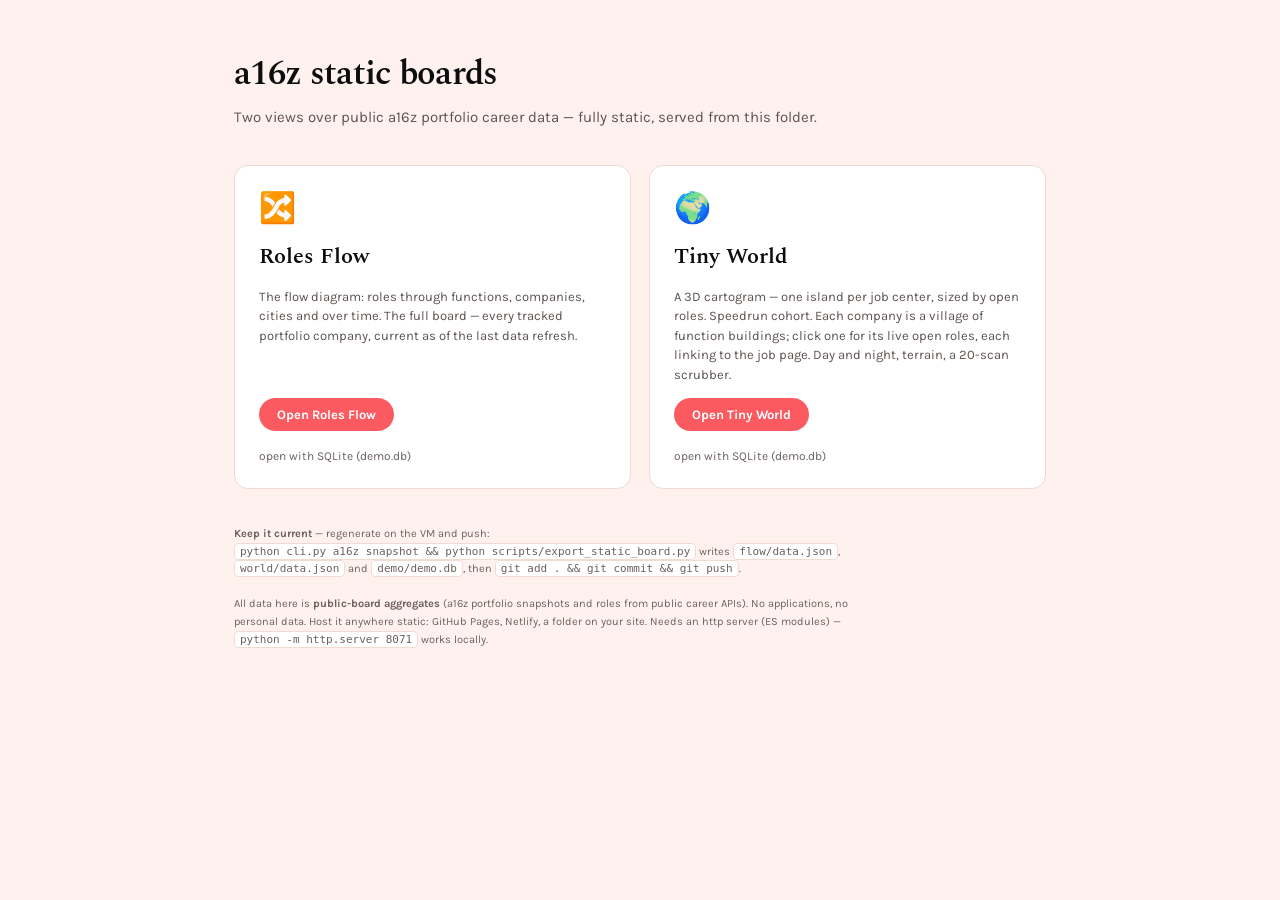
==== index.html @ 68ff8b1f "Boards static build: flow pair-mode dropdowns + world boat bob Co-Authored-By: Claude <noreply@anthr" ====
<!DOCTYPE html>
<!--
  a16z static boards — launcher.
  Two boards, fully static, data loads from this folder:
    · Roles Flow  — the sankey / flow diagram over a16z portfolio roles
    · Tiny World  — 3D cartogram: one island per job center
  Each loads JSON by default; add ?data=sqlite for the demo.db (sql.js) path.
-->
<html lang="en">
<head>
<meta charset="utf-8">
<meta name="viewport" content="width=device-width, initial-scale=1">
<title>a16z static boards</title>
<link href="https://fonts.googleapis.com/css2?family=Spectral:ital,wght@0,300;0,400;0,600;1,400&family=Karla:wght@400;500;600;700&display=swap" rel="stylesheet">
<style>
  :root {
    --paper:#fff2ee; --panel:#fff; --rule:#f2d9d2; --ink:#0d0d0d; --muted:#5c5350; --faint:#6b615d;
    --accent:#fb5b60; --chip-bg:#ffe0e8; --chip-bd:#ffa6bf;
  }
  * { box-sizing:border-box; }
  html, body { margin:0; min-height:100%; background:var(--paper); color:var(--ink); font-family:Karla, sans-serif; }
  a { color:var(--accent); text-decoration:none; }
  a:hover { color:var(--ink); }
  .wrap { max-width:860px; margin:0 auto; padding:48px 24px 64px; }
  .title { font-family:Spectral, serif; font-size:34px; font-weight:600; letter-spacing:-0.02em; }
  .sub { font-size:15px; color:var(--muted); line-height:1.5; margin-top:6px; }
  .cards { display:grid; grid-template-columns:1fr 1fr; gap:18px; margin-top:36px; }
  @media (max-width:700px) { .cards { grid-template-columns:1fr; } }
  .card { display:flex; flex-direction:column; gap:14px; background:var(--panel); border:1px solid var(--rule); border-radius:14px; padding:24px; }
  .card:hover { border-color:var(--chip-bd); }
  .card .icon { font-size:30px; }
  .card .name { font-family:Spectral, serif; font-size:22px; font-weight:600; }
  .card .desc { font-size:13px; color:var(--muted); line-height:1.5; flex:1; }
  .card .open { display:inline-block; font-size:13px; font-weight:700; background:var(--accent); color:#fff; border-radius:999px; padding:9px 18px; }
  .card .alt { display:inline-block; font-size:12px; color:var(--faint); margin-top:4px; }
  .card .alt:hover { color:var(--ink); }
  .note { font-size:11px; color:var(--faint); line-height:1.6; margin-top:36px; max-width:640px; }
  code { font-family:ui-monospace, Menlo, Consolas, monospace; font-size:11px; background:#fff; border:1px solid var(--rule); border-radius:4px; padding:1px 5px; }
</style>
</head>
<body>
<div class="wrap">
  <div class="title">a16z static boards</div>
  <div class="sub">Two views over public a16z portfolio career data — fully static, served from this folder.</div>

  <div class="cards">
    <div class="card">
      <div class="icon">🔀</div>
      <div class="name">Roles Flow</div>
      <div class="desc">The flow diagram: roles through functions, companies, cities and over time. The full board — every tracked portfolio company, current as of the last data refresh.</div>
      <div><a class="open" href="flow/">Open Roles Flow</a></div>
      <div><a class="alt" href="flow/?data=sqlite">open with SQLite (demo.db)</a></div>
    </div>
    <div class="card">
      <div class="icon">🌍</div>
      <div class="name">Tiny World</div>
      <div class="desc">A 3D cartogram — one island per job center, sized by open roles. Speedrun cohort. Each company is a village of function buildings; click one for its live open roles, each linking to the job page. Day and night, terrain, a 20-scan scrubber.</div>
      <div><a class="open" href="world/">Open Tiny World</a></div>
      <div><a class="alt" href="world/?data=sqlite">open with SQLite (demo.db)</a></div>
    </div>
  </div>

  <div class="note">
    <b>Keep it current</b> — regenerate on the VM and push:<br>
    <code>python cli.py a16z snapshot && python scripts/export_static_board.py</code> writes <code>flow/data.json</code>, <code>world/data.json</code> and <code>demo/demo.db</code>, then <code>git add . && git commit && git push</code>.<br><br>
    All data here is <b>public-board aggregates</b> (a16z portfolio snapshots and roles from public career APIs). No applications, no personal data. Host it anywhere static: GitHub Pages, Netlify, a folder on your site. Needs an http server (ES modules) — <code>python -m http.server 8071</code> works locally.
  </div>
</div>
</body>
</html>
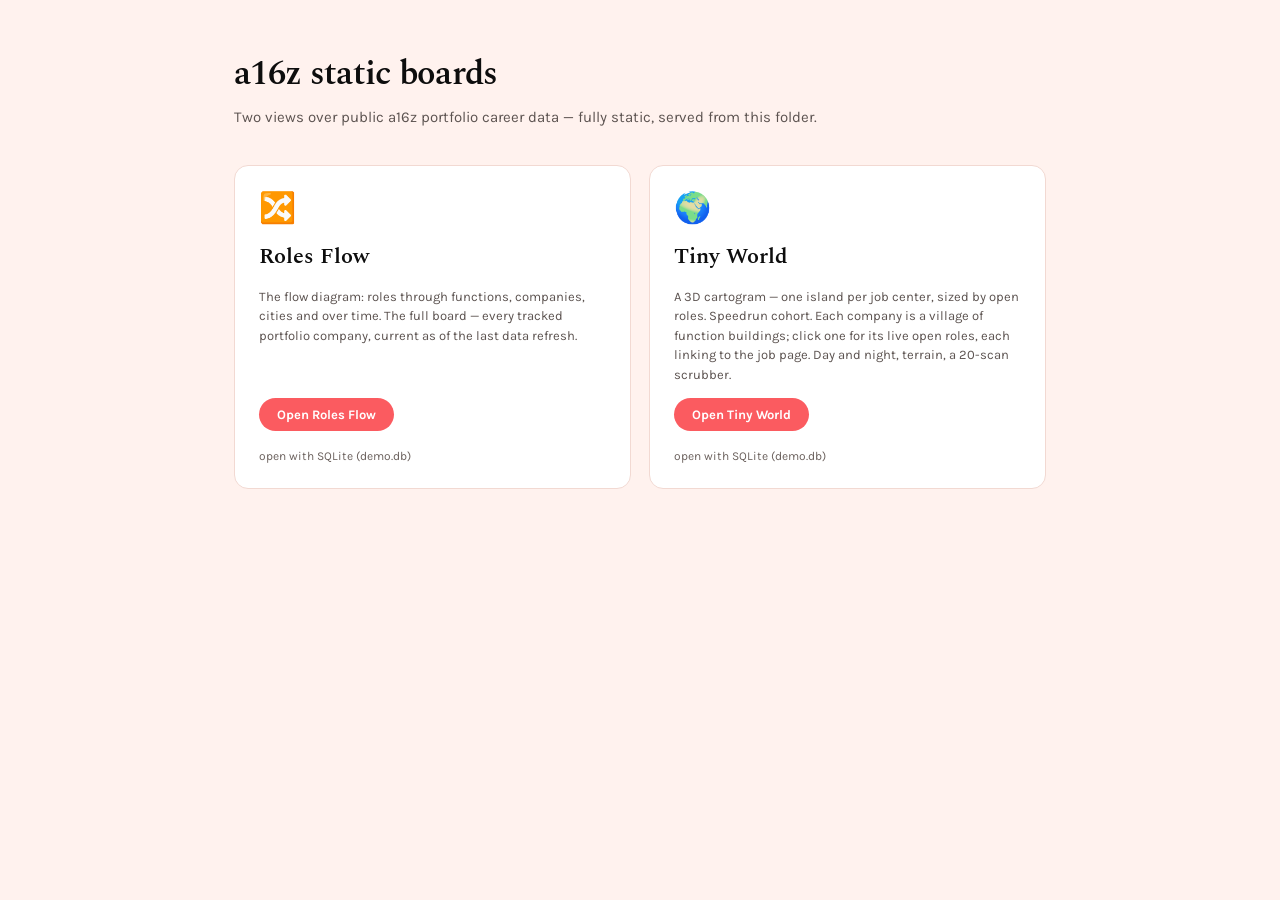
==== commit 9ba20c3b: "boards: drop internal tooling note from launcher, pop default theme on flow Co-Authored-By: Claude <" ====
--- a/index.html
+++ b/index.html
@@ -34,7 +34,6 @@
   .card .open { display:inline-block; font-size:13px; font-weight:700; background:var(--accent); color:#fff; border-radius:999px; padding:9px 18px; }
   .card .alt { display:inline-block; font-size:12px; color:var(--faint); margin-top:4px; }
   .card .alt:hover { color:var(--ink); }
-  .note { font-size:11px; color:var(--faint); line-height:1.6; margin-top:36px; max-width:640px; }
   code { font-family:ui-monospace, Menlo, Consolas, monospace; font-size:11px; background:#fff; border:1px solid var(--rule); border-radius:4px; padding:1px 5px; }
 </style>
 </head>
@@ -60,11 +59,6 @@
     </div>
   </div>
 
-  <div class="note">
-    <b>Keep it current</b> — regenerate on the VM and push:<br>
-    <code>python cli.py a16z snapshot && python scripts/export_static_board.py</code> writes <code>flow/data.json</code>, <code>world/data.json</code> and <code>demo/demo.db</code>, then <code>git add . && git commit && git push</code>.<br><br>
-    All data here is <b>public-board aggregates</b> (a16z portfolio snapshots and roles from public career APIs). No applications, no personal data. Host it anywhere static: GitHub Pages, Netlify, a folder on your site. Needs an http server (ES modules) — <code>python -m http.server 8071</code> works locally.
-  </div>
 </div>
 </body>
 </html>
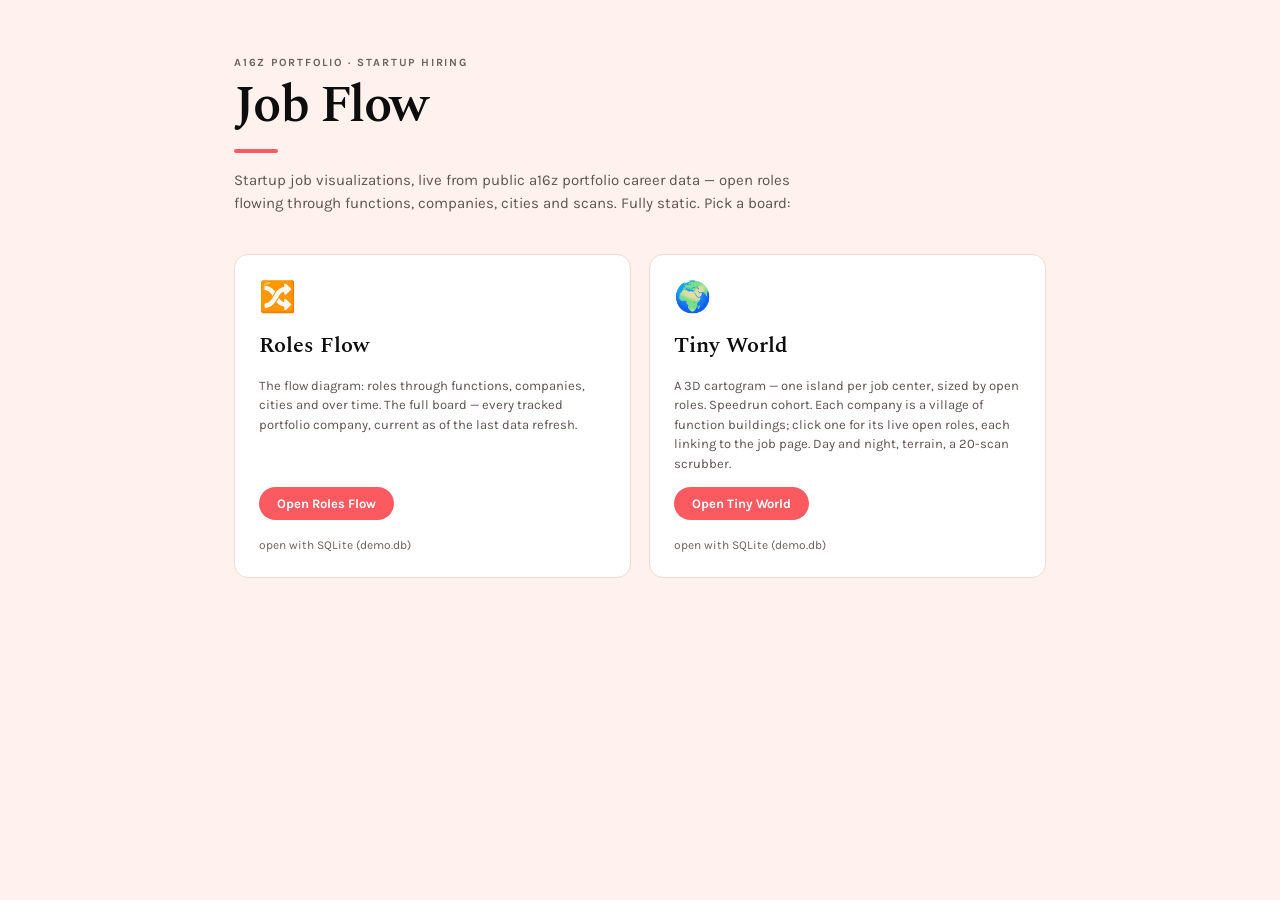
==== commit 63255c6a: "launcher: rename to Job Flow with startup-hiring eyebrow, larger display hero + accent rule Co-Autho" ====
--- a/index.html
+++ b/index.html
@@ -1,6 +1,6 @@
 <!DOCTYPE html>
 <!--
-  a16z static boards — launcher.
+  Job Flow — a16z startup job visualizations (launcher).
   Two boards, fully static, data loads from this folder:
     · Roles Flow  — the sankey / flow diagram over a16z portfolio roles
     · Tiny World  — 3D cartogram: one island per job center
@@ -10,7 +10,7 @@
 <head>
 <meta charset="utf-8">
 <meta name="viewport" content="width=device-width, initial-scale=1">
-<title>a16z static boards</title>
+<title>Job Flow — startup job visualizations</title>
 <link href="https://fonts.googleapis.com/css2?family=Spectral:ital,wght@0,300;0,400;0,600;1,400&family=Karla:wght@400;500;600;700&display=swap" rel="stylesheet">
 <style>
   :root {
@@ -21,10 +21,12 @@
   html, body { margin:0; min-height:100%; background:var(--paper); color:var(--ink); font-family:Karla, sans-serif; }
   a { color:var(--accent); text-decoration:none; }
   a:hover { color:var(--ink); }
-  .wrap { max-width:860px; margin:0 auto; padding:48px 24px 64px; }
-  .title { font-family:Spectral, serif; font-size:34px; font-weight:600; letter-spacing:-0.02em; }
-  .sub { font-size:15px; color:var(--muted); line-height:1.5; margin-top:6px; }
-  .cards { display:grid; grid-template-columns:1fr 1fr; gap:18px; margin-top:36px; }
+  .wrap { max-width:860px; margin:0 auto; padding:56px 24px 64px; }
+  .eyebrow { font-size:11px; font-weight:700; letter-spacing:0.16em; text-transform:uppercase; color:var(--faint); }
+  .title { font-family:Spectral, serif; font-size:52px; font-weight:600; letter-spacing:-0.03em; line-height:1.04; margin:10px 0 0; }
+  .title::after { content:''; display:block; width:44px; height:4px; border-radius:999px; background:var(--accent); margin-top:16px; }
+  .sub { font-size:15px; color:var(--muted); line-height:1.55; margin-top:16px; max-width:560px; }
+  .cards { display:grid; grid-template-columns:1fr 1fr; gap:18px; margin-top:38px; }
   @media (max-width:700px) { .cards { grid-template-columns:1fr; } }
   .card { display:flex; flex-direction:column; gap:14px; background:var(--panel); border:1px solid var(--rule); border-radius:14px; padding:24px; }
   .card:hover { border-color:var(--chip-bd); }
@@ -39,8 +41,9 @@
 </head>
 <body>
 <div class="wrap">
-  <div class="title">a16z static boards</div>
-  <div class="sub">Two views over public a16z portfolio career data — fully static, served from this folder.</div>
+  <div class="eyebrow">A16z portfolio · Startup hiring</div>
+  <h1 class="title">Job Flow</h1>
+  <div class="sub">Startup job visualizations, live from public a16z portfolio career data — open roles flowing through functions, companies, cities and scans. Fully static. Pick a board:</div>
 
   <div class="cards">
     <div class="card">
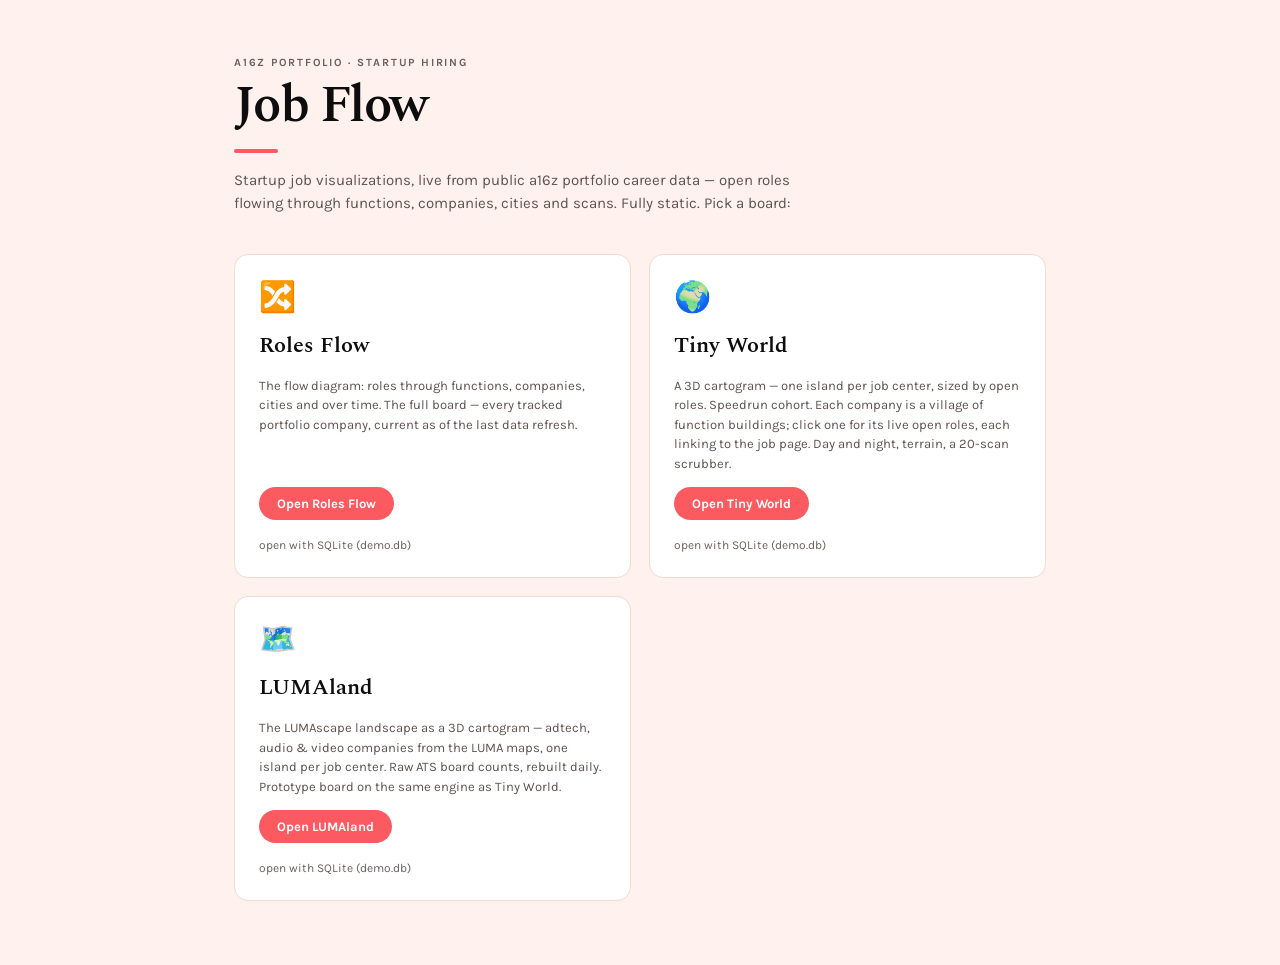
==== commit eaa3d296: "refresh 2026-09-09" ====
--- a/index.html
+++ b/index.html
@@ -11,6 +11,18 @@
 <meta charset="utf-8">
 <meta name="viewport" content="width=device-width, initial-scale=1">
 <title>Job Flow — startup job visualizations</title>
+<meta property="og:site_name" content="Job Flow" />
+<meta property="og:title" content="Job Flow — a16z startup job visualizations" />
+<meta property="og:description" content="Two live boards over a16z portfolio hiring: Roles Flow (roles between functions and cities) and Tiny World (3D cartogram of job centers). Built from public speedrun-talent-network.com data." />
+<meta property="og:type" content="website" />
+<meta property="og:url" content="https://bdcc.github.io/dashes/" />
+<meta property="og:image" content="https://bdcc.github.io/dashes/og-root.png" />
+<meta property="og:image:width" content="1200" />
+<meta property="og:image:height" content="630" />
+<meta name="twitter:card" content="summary_large_image" />
+<meta name="twitter:title" content="Job Flow — a16z startup job visualizations" />
+<meta name="twitter:description" content="Two live boards over a16z portfolio hiring: Roles Flow and Tiny World. Built from public speedrun-talent-network.com data." />
+<meta name="twitter:image" content="https://bdcc.github.io/dashes/og-root.png" />
 <link href="https://fonts.googleapis.com/css2?family=Spectral:ital,wght@0,300;0,400;0,600;1,400&family=Karla:wght@400;500;600;700&display=swap" rel="stylesheet">
 <style>
   :root {
@@ -60,6 +72,13 @@
       <div><a class="open" href="world/">Open Tiny World</a></div>
       <div><a class="alt" href="world/?data=sqlite">open with SQLite (demo.db)</a></div>
     </div>
+    <div class="card">
+      <div class="icon">🗺️</div>
+      <div class="name">LUMAland</div>
+      <div class="desc">The LUMAscape landscape as a 3D cartogram — adtech, audio &amp; video companies from the LUMA maps, one island per job center. Raw ATS board counts, rebuilt daily. Prototype board on the same engine as Tiny World.</div>
+      <div><a class="open" href="luma/">Open LUMAland</a></div>
+      <div><a class="alt" href="luma/?data=sqlite">open with SQLite (demo.db)</a></div>
+    </div>
   </div>
 
 </div>
